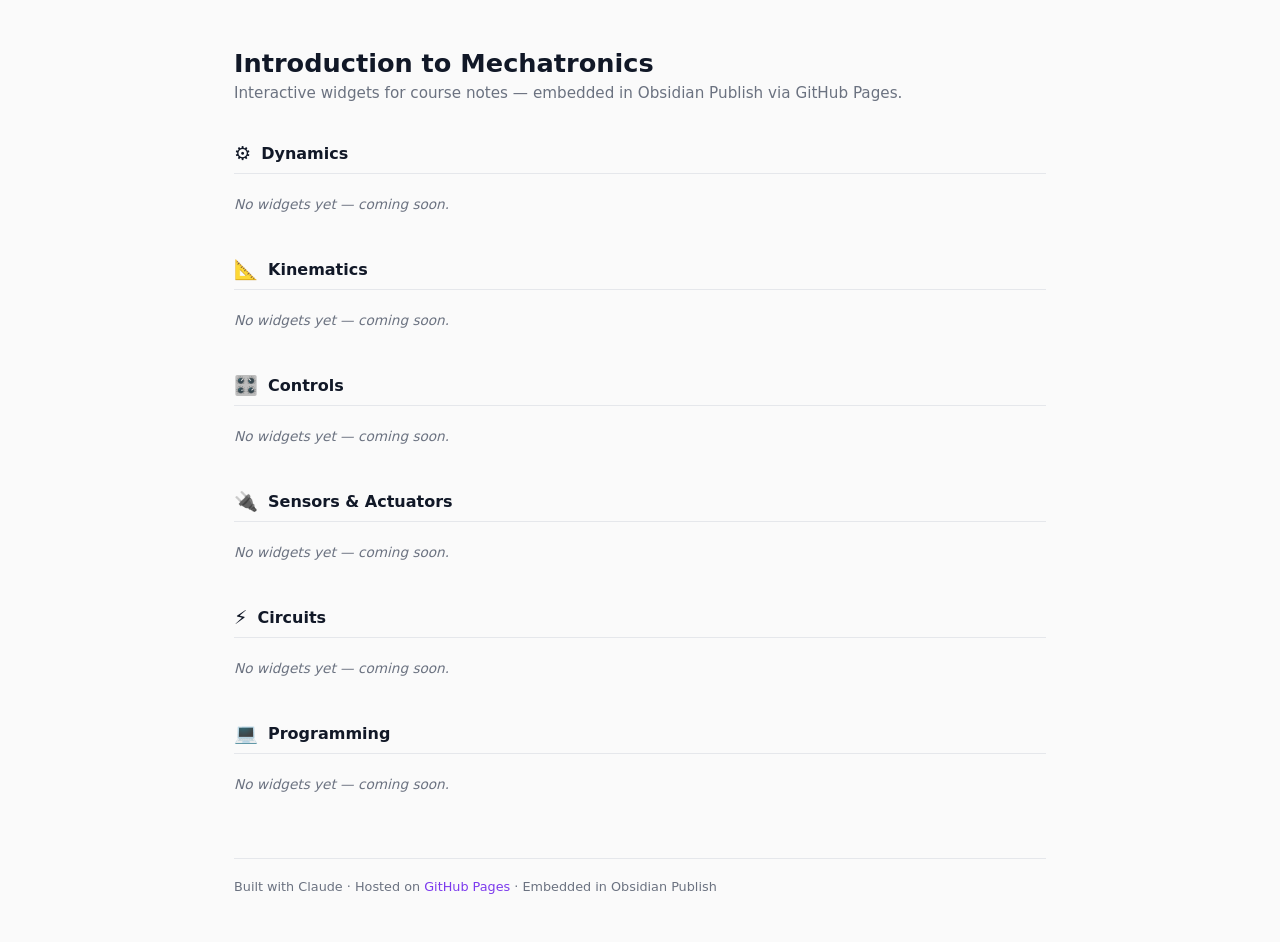
==== widgets/widgets-index.html @ d4df9176 "scaffold: add widget gallery and subject folders. This also includes an inital commit of the general" ====
<!DOCTYPE html>
<html lang="en">
<head>
  <meta charset="UTF-8">
  <meta name="viewport" content="width=device-width, initial-scale=1.0">
  <title>Introduction to Mechatronics — Widget Gallery</title>
  <style>
    *, *::before, *::after { box-sizing: border-box; margin: 0; padding: 0; }

    :root {
      --bg: #fafafa;
      --surface: #ffffff;
      --border: #e5e7eb;
      --text: #111827;
      --text-muted: #6b7280;
      --accent: #7c3aed;
      --accent-light: #ede9fe;
      --radius: 10px;
    }
    @media (prefers-color-scheme: dark) {
      :root {
        --bg: #111827;
        --surface: #1f2937;
        --border: #374151;
        --text: #f9fafb;
        --text-muted: #9ca3af;
        --accent: #a78bfa;
        --accent-light: #2e1065;
      }
    }

    body {
      font-family: system-ui, -apple-system, sans-serif;
      background: var(--bg);
      color: var(--text);
      padding: 48px 24px;
      max-width: 860px;
      margin: 0 auto;
    }

    header { margin-bottom: 40px; }
    header h1 { font-size: 1.6rem; font-weight: 700; margin-bottom: 6px; }
    header p { color: var(--text-muted); font-size: 0.95rem; }

    .subject { margin-bottom: 36px; }

    .subject-header {
      display: flex;
      align-items: center;
      gap: 10px;
      margin-bottom: 12px;
      padding-bottom: 8px;
      border-bottom: 1px solid var(--border);
    }
    .subject-header .icon { font-size: 1.2rem; }
    .subject-header h2 { font-size: 1rem; font-weight: 600; }
    .subject-header .count {
      margin-left: auto;
      font-size: 0.75rem;
      color: var(--text-muted);
    }

    .widget-grid {
      display: grid;
      grid-template-columns: repeat(auto-fill, minmax(240px, 1fr));
      gap: 12px;
    }

    .widget-card {
      display: block;
      padding: 14px 16px;
      background: var(--surface);
      border: 1px solid var(--border);
      border-radius: var(--radius);
      text-decoration: none;
      color: inherit;
      transition: border-color 0.15s, box-shadow 0.15s;
    }
    .widget-card:hover {
      border-color: var(--accent);
      box-shadow: 0 0 0 3px var(--accent-light);
    }
    .widget-card .name { font-size: 0.9rem; font-weight: 500; margin-bottom: 4px; }
    .widget-card .desc { font-size: 0.8rem; color: var(--text-muted); line-height: 1.4; }

    .empty {
      font-size: 0.85rem;
      color: var(--text-muted);
      font-style: italic;
      padding: 10px 0;
    }

    footer {
      margin-top: 56px;
      padding-top: 20px;
      border-top: 1px solid var(--border);
      font-size: 0.8rem;
      color: var(--text-muted);
    }
    footer a { color: var(--accent); text-decoration: none; }
  </style>
</head>
<body>

  <header>
    <h1>Introduction to Mechatronics</h1>
    <p>Interactive widgets for course notes — embedded in Obsidian Publish via GitHub Pages.</p>
  </header>

  <!-- ═══════════════════════════════════════════════
       DYNAMICS
       Add new cards inside .widget-grid as you build them.
       Card format:
         <a class="widget-card" href="dynamics/filename.html">
           <div class="name">Widget Name</div>
           <div class="desc">One-line description.</div>
         </a>
  ════════════════════════════════════════════════ -->
  <section class="subject">
    <div class="subject-header">
      <span class="icon">⚙️</span>
      <h2>Dynamics</h2>
      <span class="count" id="count-dynamics"></span>
    </div>
    <div class="widget-grid" id="dynamics">
      <!-- widgets go here -->
      <p class="empty">No widgets yet — coming soon.</p>
    </div>
  </section>

  <!-- KINEMATICS -->
  <section class="subject">
    <div class="subject-header">
      <span class="icon">📐</span>
      <h2>Kinematics</h2>
      <span class="count" id="count-kinematics"></span>
    </div>
    <div class="widget-grid" id="kinematics">
      <p class="empty">No widgets yet — coming soon.</p>
    </div>
  </section>

  <!-- CONTROLS -->
  <section class="subject">
    <div class="subject-header">
      <span class="icon">🎛️</span>
      <h2>Controls</h2>
      <span class="count" id="count-controls"></span>
    </div>
    <div class="widget-grid" id="controls">
      <p class="empty">No widgets yet — coming soon.</p>
    </div>
  </section>

  <!-- SENSORS & ACTUATORS -->
  <section class="subject">
    <div class="subject-header">
      <span class="icon">🔌</span>
      <h2>Sensors &amp; Actuators</h2>
      <span class="count" id="count-sensors-actuators"></span>
    </div>
    <div class="widget-grid" id="sensors-actuators">
      <p class="empty">No widgets yet — coming soon.</p>
    </div>
  </section>

  <!-- CIRCUITS -->
  <section class="subject">
    <div class="subject-header">
      <span class="icon">⚡</span>
      <h2>Circuits</h2>
      <span class="count" id="count-circuits"></span>
    </div>
    <div class="widget-grid" id="circuits">
      <p class="empty">No widgets yet — coming soon.</p>
    </div>
  </section>

  <!-- PROGRAMMING -->
  <section class="subject">
    <div class="subject-header">
      <span class="icon">💻</span>
      <h2>Programming</h2>
      <span class="count" id="count-programming"></span>
    </div>
    <div class="widget-grid" id="programming">
      <p class="empty">No widgets yet — coming soon.</p>
    </div>
  </section>

  <footer>
    Built with Claude · Hosted on
    <a href="https://github.com/mrcmet/Introduction-to-Mechatronics" target="_blank">GitHub Pages</a>
    · Embedded in Obsidian Publish
  </footer>

  <script>
    // Auto-count cards per section and update the count badge
    document.querySelectorAll('.widget-grid').forEach(grid => {
      const cards = grid.querySelectorAll('.widget-card');
      const id = grid.id;
      const counter = document.getElementById('count-' + id);
      if (counter && cards.length > 0) {
        counter.textContent = cards.length + ' widget' + (cards.length !== 1 ? 's' : '');
      }
    });
  </script>

</body>
</html>
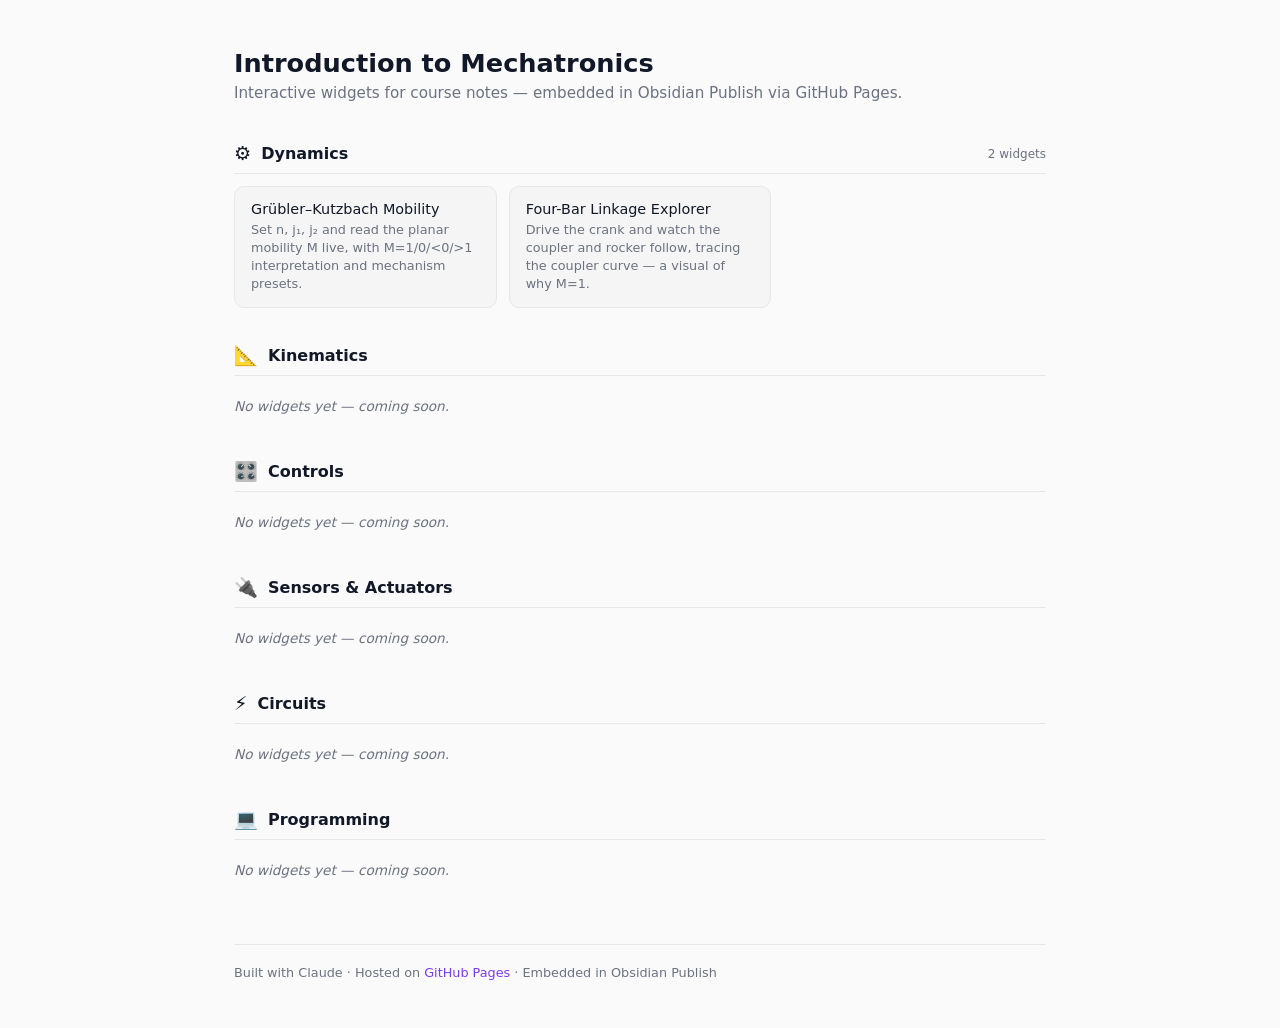
==== commit 02c41876: "vault backup on: 2026-08-10 13:22:39 Affected files: Too many files to list" ====
--- a/widgets/widgets-index.html
+++ b/widgets/widgets-index.html
@@ -9,7 +9,7 @@
 
     :root {
       --bg: #fafafa;
-      --surface: #ffffff;
+      --surface: #f5f5f5;
       --border: #e5e7eb;
       --text: #111827;
       --text-muted: #6b7280;
@@ -123,8 +123,14 @@
       <span class="count" id="count-dynamics"></span>
     </div>
     <div class="widget-grid" id="dynamics">
-      <!-- widgets go here -->
-      <p class="empty">No widgets yet — coming soon.</p>
+      <a class="widget-card" href="dynamics/grubler-mobility.html">
+        <div class="name">Grübler–Kutzbach Mobility</div>
+        <div class="desc">Set n, j₁, j₂ and read the planar mobility M live, with M=1/0/&lt;0/&gt;1 interpretation and mechanism presets.</div>
+      </a>
+      <a class="widget-card" href="dynamics/four-bar-explorer.html">
+        <div class="name">Four-Bar Linkage Explorer</div>
+        <div class="desc">Drive the crank and watch the coupler and rocker follow, tracing the coupler curve — a visual of why M=1.</div>
+      </a>
     </div>
   </section>
 
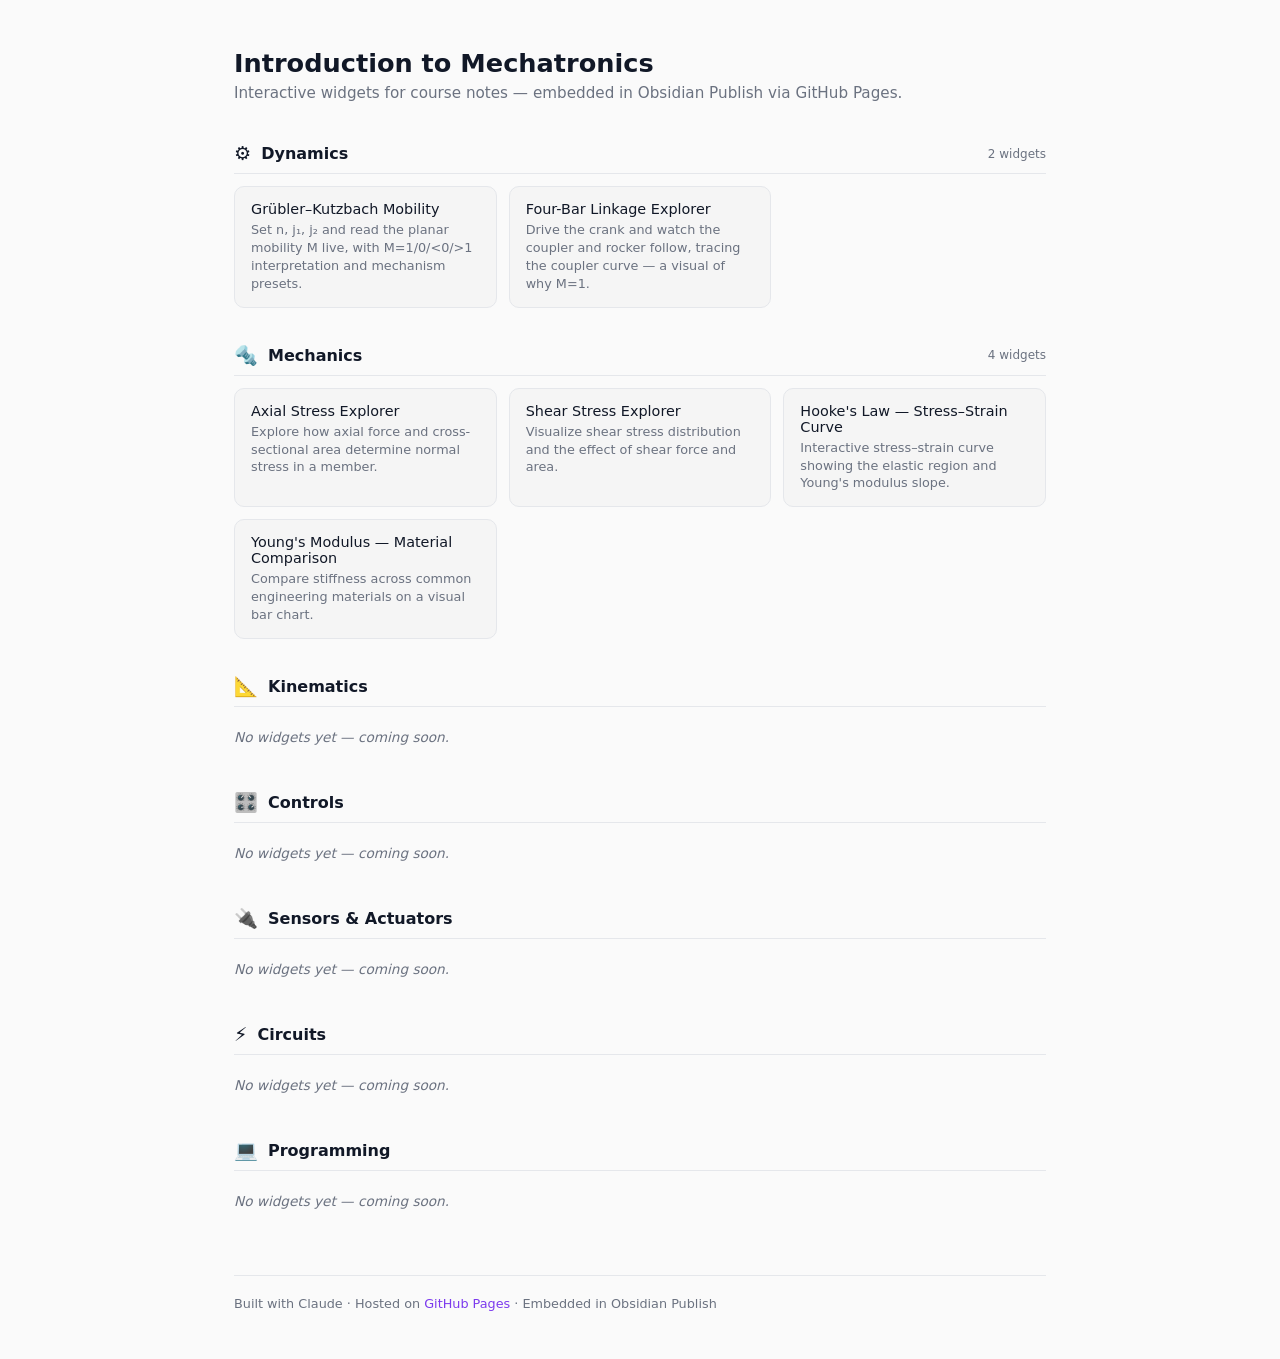
==== commit 6239ea80: "Add widgets/index.html with Mechanics section; redirect widgets-index.html Co-authored-by: mrcmet <1" ====
--- a/widgets/widgets-index.html
+++ b/widgets/widgets-index.html
@@ -2,215 +2,10 @@
 <html lang="en">
 <head>
   <meta charset="UTF-8">
-  <meta name="viewport" content="width=device-width, initial-scale=1.0">
-  <title>Introduction to Mechatronics — Widget Gallery</title>
-  <style>
-    *, *::before, *::after { box-sizing: border-box; margin: 0; padding: 0; }
-
-    :root {
-      --bg: #fafafa;
-      --surface: #f5f5f5;
-      --border: #e5e7eb;
-      --text: #111827;
-      --text-muted: #6b7280;
-      --accent: #7c3aed;
-      --accent-light: #ede9fe;
-      --radius: 10px;
-    }
-    @media (prefers-color-scheme: dark) {
-      :root {
-        --bg: #111827;
-        --surface: #1f2937;
-        --border: #374151;
-        --text: #f9fafb;
-        --text-muted: #9ca3af;
-        --accent: #a78bfa;
-        --accent-light: #2e1065;
-      }
-    }
-
-    body {
-      font-family: system-ui, -apple-system, sans-serif;
-      background: var(--bg);
-      color: var(--text);
-      padding: 48px 24px;
-      max-width: 860px;
-      margin: 0 auto;
-    }
-
-    header { margin-bottom: 40px; }
-    header h1 { font-size: 1.6rem; font-weight: 700; margin-bottom: 6px; }
-    header p { color: var(--text-muted); font-size: 0.95rem; }
-
-    .subject { margin-bottom: 36px; }
-
-    .subject-header {
-      display: flex;
-      align-items: center;
-      gap: 10px;
-      margin-bottom: 12px;
-      padding-bottom: 8px;
-      border-bottom: 1px solid var(--border);
-    }
-    .subject-header .icon { font-size: 1.2rem; }
-    .subject-header h2 { font-size: 1rem; font-weight: 600; }
-    .subject-header .count {
-      margin-left: auto;
-      font-size: 0.75rem;
-      color: var(--text-muted);
-    }
-
-    .widget-grid {
-      display: grid;
-      grid-template-columns: repeat(auto-fill, minmax(240px, 1fr));
-      gap: 12px;
-    }
-
-    .widget-card {
-      display: block;
-      padding: 14px 16px;
-      background: var(--surface);
-      border: 1px solid var(--border);
-      border-radius: var(--radius);
-      text-decoration: none;
-      color: inherit;
-      transition: border-color 0.15s, box-shadow 0.15s;
-    }
-    .widget-card:hover {
-      border-color: var(--accent);
-      box-shadow: 0 0 0 3px var(--accent-light);
-    }
-    .widget-card .name { font-size: 0.9rem; font-weight: 500; margin-bottom: 4px; }
-    .widget-card .desc { font-size: 0.8rem; color: var(--text-muted); line-height: 1.4; }
-
-    .empty {
-      font-size: 0.85rem;
-      color: var(--text-muted);
-      font-style: italic;
-      padding: 10px 0;
-    }
-
-    footer {
-      margin-top: 56px;
-      padding-top: 20px;
-      border-top: 1px solid var(--border);
-      font-size: 0.8rem;
-      color: var(--text-muted);
-    }
-    footer a { color: var(--accent); text-decoration: none; }
-  </style>
+  <meta http-equiv="refresh" content="0; url=index.html">
+  <title>Redirecting…</title>
 </head>
 <body>
-
-  <header>
-    <h1>Introduction to Mechatronics</h1>
-    <p>Interactive widgets for course notes — embedded in Obsidian Publish via GitHub Pages.</p>
-  </header>
-
-  <!-- ═══════════════════════════════════════════════
-       DYNAMICS
-       Add new cards inside .widget-grid as you build them.
-       Card format:
-         <a class="widget-card" href="dynamics/filename.html">
-           <div class="name">Widget Name</div>
-           <div class="desc">One-line description.</div>
-         </a>
-  ════════════════════════════════════════════════ -->
-  <section class="subject">
-    <div class="subject-header">
-      <span class="icon">⚙️</span>
-      <h2>Dynamics</h2>
-      <span class="count" id="count-dynamics"></span>
-    </div>
-    <div class="widget-grid" id="dynamics">
-      <a class="widget-card" href="dynamics/grubler-mobility.html">
-        <div class="name">Grübler–Kutzbach Mobility</div>
-        <div class="desc">Set n, j₁, j₂ and read the planar mobility M live, with M=1/0/&lt;0/&gt;1 interpretation and mechanism presets.</div>
-      </a>
-      <a class="widget-card" href="dynamics/four-bar-explorer.html">
-        <div class="name">Four-Bar Linkage Explorer</div>
-        <div class="desc">Drive the crank and watch the coupler and rocker follow, tracing the coupler curve — a visual of why M=1.</div>
-      </a>
-    </div>
-  </section>
-
-  <!-- KINEMATICS -->
-  <section class="subject">
-    <div class="subject-header">
-      <span class="icon">📐</span>
-      <h2>Kinematics</h2>
-      <span class="count" id="count-kinematics"></span>
-    </div>
-    <div class="widget-grid" id="kinematics">
-      <p class="empty">No widgets yet — coming soon.</p>
-    </div>
-  </section>
-
-  <!-- CONTROLS -->
-  <section class="subject">
-    <div class="subject-header">
-      <span class="icon">🎛️</span>
-      <h2>Controls</h2>
-      <span class="count" id="count-controls"></span>
-    </div>
-    <div class="widget-grid" id="controls">
-      <p class="empty">No widgets yet — coming soon.</p>
-    </div>
-  </section>
-
-  <!-- SENSORS & ACTUATORS -->
-  <section class="subject">
-    <div class="subject-header">
-      <span class="icon">🔌</span>
-      <h2>Sensors &amp; Actuators</h2>
-      <span class="count" id="count-sensors-actuators"></span>
-    </div>
-    <div class="widget-grid" id="sensors-actuators">
-      <p class="empty">No widgets yet — coming soon.</p>
-    </div>
-  </section>
-
-  <!-- CIRCUITS -->
-  <section class="subject">
-    <div class="subject-header">
-      <span class="icon">⚡</span>
-      <h2>Circuits</h2>
-      <span class="count" id="count-circuits"></span>
-    </div>
-    <div class="widget-grid" id="circuits">
-      <p class="empty">No widgets yet — coming soon.</p>
-    </div>
-  </section>
-
-  <!-- PROGRAMMING -->
-  <section class="subject">
-    <div class="subject-header">
-      <span class="icon">💻</span>
-      <h2>Programming</h2>
-      <span class="count" id="count-programming"></span>
-    </div>
-    <div class="widget-grid" id="programming">
-      <p class="empty">No widgets yet — coming soon.</p>
-    </div>
-  </section>
-
-  <footer>
-    Built with Claude · Hosted on
-    <a href="https://github.com/mrcmet/Introduction-to-Mechatronics" target="_blank">GitHub Pages</a>
-    · Embedded in Obsidian Publish
-  </footer>
-
-  <script>
-    // Auto-count cards per section and update the count badge
-    document.querySelectorAll('.widget-grid').forEach(grid => {
-      const cards = grid.querySelectorAll('.widget-card');
-      const id = grid.id;
-      const counter = document.getElementById('count-' + id);
-      if (counter && cards.length > 0) {
-        counter.textContent = cards.length + ' widget' + (cards.length !== 1 ? 's' : '');
-      }
-    });
-  </script>
-
+  <p>Redirecting to <a href="index.html">Widget Gallery</a>…</p>
 </body>
 </html>
